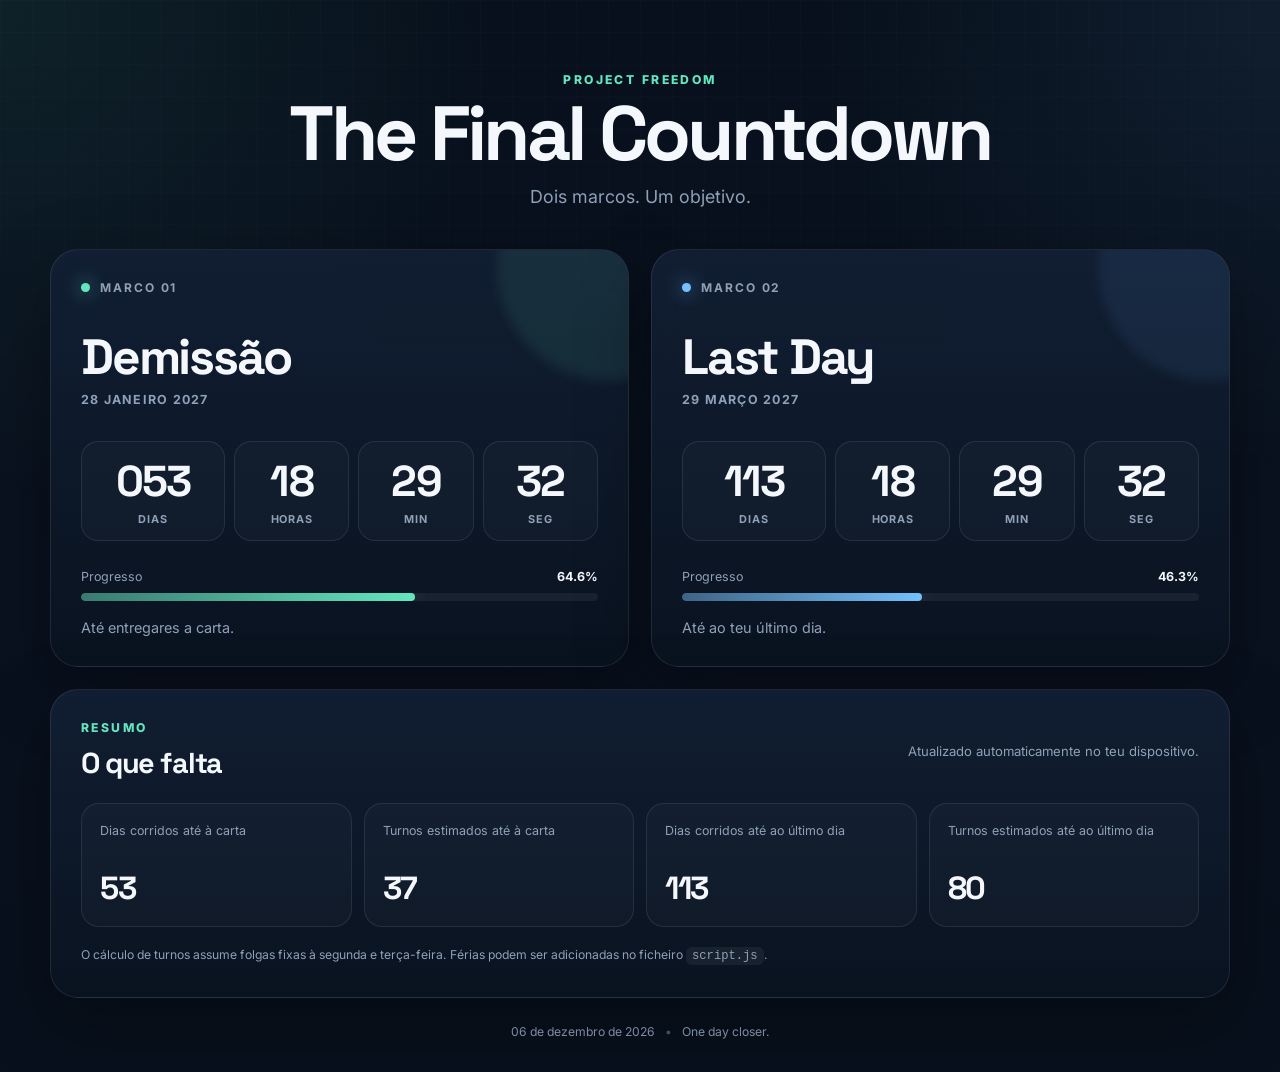
==== index.html @ 0e40c0ed "Add files via upload" ====
<!DOCTYPE html>
<html lang="pt-PT">
<head>
  <meta charset="UTF-8" />
  <meta name="viewport" content="width=device-width, initial-scale=1.0" />
  <meta name="theme-color" content="#0b1020" />
  <title>The Final Countdown</title>
  <meta
    name="description"
    content="Contagem decrescente para a entrega da carta de demissão e último dia de trabalho."
  />
  <link rel="stylesheet" href="style.css" />
</head>
<body>
  <main class="page-shell">
    <header class="hero">
      <p class="eyebrow">PROJECT FREEDOM</p>
      <h1>The Final Countdown</h1>
      <p class="subtitle">
        Dois marcos. Um objetivo.
      </p>
    </header>

    <section class="countdown-grid" aria-label="Contagens decrescentes">
      <article class="countdown-card countdown-card--primary">
        <div class="card-topline">
          <span class="status-dot"></span>
          <span class="card-label">MARCO 01</span>
        </div>

        <h2>Demissão</h2>
        <p class="target-date">28 janeiro 2027</p>

        <div class="countdown" id="resignation-countdown" aria-live="polite">
          <div class="time-box">
            <span class="time-value" data-unit="days">000</span>
            <span class="time-label">dias</span>
          </div>
          <div class="time-box">
            <span class="time-value" data-unit="hours">00</span>
            <span class="time-label">horas</span>
          </div>
          <div class="time-box">
            <span class="time-value" data-unit="minutes">00</span>
            <span class="time-label">min</span>
          </div>
          <div class="time-box">
            <span class="time-value" data-unit="seconds">00</span>
            <span class="time-label">seg</span>
          </div>
        </div>

        <div class="progress-wrap">
          <div class="progress-meta">
            <span>Progresso</span>
            <strong id="resignation-progress-text">0%</strong>
          </div>
          <div class="progress-track">
            <div class="progress-bar" id="resignation-progress"></div>
          </div>
        </div>

        <p class="milestone-message" id="resignation-message">
          Até entregares a carta.
        </p>
      </article>

      <article class="countdown-card">
        <div class="card-topline">
          <span class="status-dot status-dot--alt"></span>
          <span class="card-label">MARCO 02</span>
        </div>

        <h2>Last Day</h2>
        <p class="target-date">29 março 2027</p>

        <div class="countdown" id="lastday-countdown" aria-live="polite">
          <div class="time-box">
            <span class="time-value" data-unit="days">000</span>
            <span class="time-label">dias</span>
          </div>
          <div class="time-box">
            <span class="time-value" data-unit="hours">00</span>
            <span class="time-label">horas</span>
          </div>
          <div class="time-box">
            <span class="time-value" data-unit="minutes">00</span>
            <span class="time-label">min</span>
          </div>
          <div class="time-box">
            <span class="time-value" data-unit="seconds">00</span>
            <span class="time-label">seg</span>
          </div>
        </div>

        <div class="progress-wrap">
          <div class="progress-meta">
            <span>Progresso</span>
            <strong id="lastday-progress-text">0%</strong>
          </div>
          <div class="progress-track">
            <div class="progress-bar progress-bar--alt" id="lastday-progress"></div>
          </div>
        </div>

        <p class="milestone-message" id="lastday-message">
          Até ao teu último dia.
        </p>
      </article>
    </section>

    <section class="stats-panel">
      <div class="stats-heading">
        <div>
          <p class="eyebrow">RESUMO</p>
          <h2>O que falta</h2>
        </div>
        <p class="stats-note">Atualizado automaticamente no teu dispositivo.</p>
      </div>

      <div class="stats-grid">
        <article class="stat-card">
          <span class="stat-label">Dias corridos até à carta</span>
          <strong class="stat-value" id="calendar-days-resignation">—</strong>
        </article>

        <article class="stat-card">
          <span class="stat-label">Turnos estimados até à carta</span>
          <strong class="stat-value" id="work-days-resignation">—</strong>
        </article>

        <article class="stat-card">
          <span class="stat-label">Dias corridos até ao último dia</span>
          <strong class="stat-value" id="calendar-days-lastday">—</strong>
        </article>

        <article class="stat-card">
          <span class="stat-label">Turnos estimados até ao último dia</span>
          <strong class="stat-value" id="work-days-lastday">—</strong>
        </article>
      </div>

      <p class="work-note">
        O cálculo de turnos assume folgas fixas à segunda e terça-feira. Férias podem ser
        adicionadas no ficheiro <code>script.js</code>.
      </p>
    </section>

    <footer>
      <span id="today-label"></span>
      <span class="footer-separator">•</span>
      <span>One day closer.</span>
    </footer>
  </main>

  <script src="script.js"></script>
</body>
</html>
---- style.css ----
@import url('https://fonts.googleapis.com/css2?family=Inter:wght@400;500;600;700;800&family=Space+Grotesk:wght@500;600;700&display=swap');

:root {
  --bg: #07101c;
  --panel: rgba(14, 25, 43, 0.82);
  --panel-strong: #0f1b2e;
  --line: rgba(255,255,255,0.09);
  --text: #f4f7fb;
  --muted: #8fa1b8;
  --accent: #63e6be;
  --accent-2: #74c0fc;
  --success: #69db7c;
  --shadow: 0 24px 70px rgba(0,0,0,0.34);
}

* {
  box-sizing: border-box;
}

html {
  color-scheme: dark;
}

body {
  margin: 0;
  min-height: 100vh;
  font-family: Inter, system-ui, -apple-system, BlinkMacSystemFont, "Segoe UI", sans-serif;
  color: var(--text);
  background:
    radial-gradient(circle at top left, rgba(99,230,190,0.08), transparent 30%),
    radial-gradient(circle at top right, rgba(116,192,252,0.08), transparent 28%),
    linear-gradient(180deg, #07101c 0%, #0a1220 55%, #07101c 100%);
}

body::before {
  content: "";
  position: fixed;
  inset: 0;
  pointer-events: none;
  background-image:
    linear-gradient(rgba(255,255,255,0.018) 1px, transparent 1px),
    linear-gradient(90deg, rgba(255,255,255,0.018) 1px, transparent 1px);
  background-size: 32px 32px;
  mask-image: linear-gradient(to bottom, rgba(0,0,0,0.75), transparent 85%);
}

.page-shell {
  width: min(1180px, calc(100% - 32px));
  margin: 0 auto;
  padding: 72px 0 34px;
}

.hero {
  text-align: center;
  margin-bottom: 42px;
}

.eyebrow {
  margin: 0 0 10px;
  font-size: 0.76rem;
  letter-spacing: 0.2em;
  font-weight: 800;
  color: var(--accent);
}

.hero h1,
.stats-heading h2,
.countdown-card h2 {
  font-family: "Space Grotesk", Inter, sans-serif;
}

.hero h1 {
  margin: 0;
  font-size: clamp(2.4rem, 6vw, 5.4rem);
  line-height: 0.95;
  letter-spacing: -0.05em;
}

.subtitle {
  margin: 16px 0 0;
  color: var(--muted);
  font-size: clamp(1rem, 2vw, 1.12rem);
}

.countdown-grid {
  display: grid;
  grid-template-columns: repeat(2, minmax(0, 1fr));
  gap: 22px;
}

.countdown-card,
.stats-panel {
  position: relative;
  overflow: hidden;
  border: 1px solid var(--line);
  background: linear-gradient(180deg, rgba(18,31,52,0.94), rgba(10,19,32,0.92));
  box-shadow: var(--shadow);
  backdrop-filter: blur(16px);
}

.countdown-card {
  border-radius: 28px;
  padding: 30px;
}

.countdown-card::after {
  content: "";
  position: absolute;
  width: 220px;
  height: 220px;
  border-radius: 999px;
  right: -90px;
  top: -90px;
  background: rgba(116,192,252,0.08);
  filter: blur(6px);
  pointer-events: none;
}

.countdown-card--primary::after {
  background: rgba(99,230,190,0.09);
}

.card-topline,
.progress-meta,
.stats-heading,
footer {
  display: flex;
  align-items: center;
}

.card-topline {
  gap: 10px;
  color: var(--muted);
  font-size: 0.75rem;
  letter-spacing: 0.16em;
  font-weight: 700;
}

.status-dot {
  width: 9px;
  height: 9px;
  border-radius: 50%;
  background: var(--accent);
  box-shadow: 0 0 18px rgba(99,230,190,0.8);
}

.status-dot--alt {
  background: var(--accent-2);
  box-shadow: 0 0 18px rgba(116,192,252,0.8);
}

.countdown-card h2 {
  margin: 30px 0 4px;
  font-size: clamp(2rem, 4vw, 3.1rem);
  letter-spacing: -0.045em;
}

.target-date {
  margin: 0;
  color: var(--muted);
  text-transform: uppercase;
  letter-spacing: 0.1em;
  font-size: 0.78rem;
  font-weight: 700;
}

.countdown {
  display: grid;
  grid-template-columns: 1.25fr repeat(3, 1fr);
  gap: 9px;
  margin: 34px 0 28px;
}

.time-box {
  min-width: 0;
  padding: 18px 8px 14px;
  text-align: center;
  border: 1px solid var(--line);
  border-radius: 17px;
  background: rgba(255,255,255,0.025);
}

.time-value {
  display: block;
  font-family: "Space Grotesk", monospace;
  font-size: clamp(1.65rem, 4vw, 2.7rem);
  font-weight: 700;
  line-height: 1;
  letter-spacing: -0.04em;
}

.time-label {
  display: block;
  margin-top: 9px;
  color: var(--muted);
  font-size: 0.68rem;
  font-weight: 700;
  text-transform: uppercase;
  letter-spacing: 0.08em;
}

.progress-wrap {
  margin-top: 8px;
}

.progress-meta {
  justify-content: space-between;
  color: var(--muted);
  font-size: 0.78rem;
}

.progress-meta strong {
  color: var(--text);
}

.progress-track {
  height: 8px;
  margin-top: 9px;
  overflow: hidden;
  border-radius: 99px;
  background: rgba(255,255,255,0.06);
}

.progress-bar {
  width: 0%;
  height: 100%;
  border-radius: inherit;
  background: linear-gradient(90deg, rgba(99,230,190,0.45), var(--accent));
  box-shadow: 0 0 18px rgba(99,230,190,0.25);
  transition: width 0.8s ease;
}

.progress-bar--alt {
  background: linear-gradient(90deg, rgba(116,192,252,0.42), var(--accent-2));
  box-shadow: 0 0 18px rgba(116,192,252,0.22);
}

.milestone-message {
  margin: 18px 0 0;
  color: var(--muted);
  font-size: 0.9rem;
}

.stats-panel {
  margin-top: 22px;
  border-radius: 28px;
  padding: 30px;
}

.stats-heading {
  justify-content: space-between;
  gap: 20px;
  margin-bottom: 22px;
}

.stats-heading h2 {
  margin: 0;
  font-size: 1.8rem;
  letter-spacing: -0.04em;
}

.stats-note,
.work-note {
  color: var(--muted);
}

.stats-note {
  margin: 0;
  font-size: 0.82rem;
}

.stats-grid {
  display: grid;
  grid-template-columns: repeat(4, 1fr);
  gap: 12px;
}

.stat-card {
  min-height: 124px;
  padding: 18px;
  border-radius: 18px;
  border: 1px solid var(--line);
  background: rgba(255,255,255,0.025);
  display: flex;
  flex-direction: column;
  justify-content: space-between;
}

.stat-label {
  color: var(--muted);
  font-size: 0.78rem;
  line-height: 1.4;
}

.stat-value {
  font-family: "Space Grotesk", Inter, sans-serif;
  font-size: 2rem;
  letter-spacing: -0.04em;
}

.work-note {
  margin: 18px 0 0;
  font-size: 0.76rem;
  line-height: 1.6;
}

code {
  padding: 2px 6px;
  border-radius: 6px;
  background: rgba(255,255,255,0.06);
}

footer {
  justify-content: center;
  gap: 10px;
  padding: 26px 8px 0;
  color: var(--muted);
  font-size: 0.76rem;
}

.footer-separator {
  opacity: 0.45;
}

.finished .time-box {
  border-color: rgba(105,219,124,0.2);
}

.finished .time-value {
  color: var(--success);
}

@media (max-width: 860px) {
  .countdown-grid {
    grid-template-columns: 1fr;
  }

  .stats-grid {
    grid-template-columns: repeat(2, 1fr);
  }
}

@media (max-width: 520px) {
  .page-shell {
    width: min(100% - 20px, 1180px);
    padding-top: 42px;
  }

  .hero {
    margin-bottom: 28px;
  }

  .countdown-card,
  .stats-panel {
    border-radius: 22px;
    padding: 20px;
  }

  .countdown {
    gap: 6px;
  }

  .time-box {
    padding: 15px 4px 12px;
    border-radius: 13px;
  }

  .time-value {
    font-size: clamp(1.25rem, 8vw, 2.1rem);
  }

  .time-label {
    font-size: 0.58rem;
  }

  .stats-heading {
    align-items: flex-start;
    flex-direction: column;
  }

  .stats-grid {
    grid-template-columns: 1fr 1fr;
  }

  .stat-card {
    min-height: 112px;
  }
}
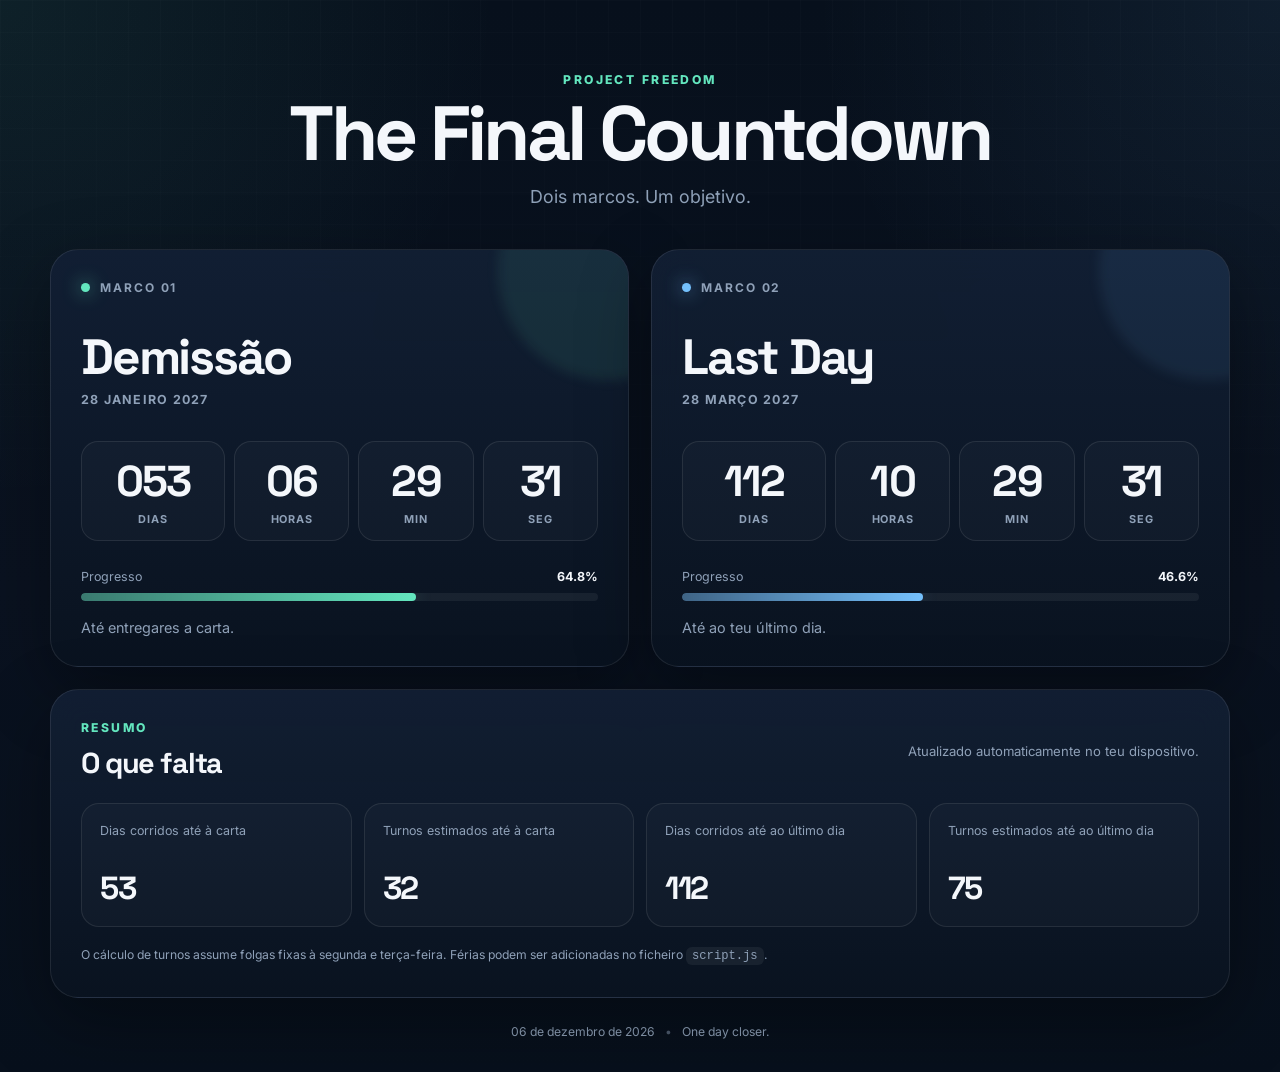
==== commit 518ee6b0: "Update index.html" ====
--- a/index.html
+++ b/index.html
@@ -72,7 +72,7 @@
         </div>
 
         <h2>Last Day</h2>
-        <p class="target-date">29 março 2027</p>
+        <p class="target-date">28 março 2027</p>
 
         <div class="countdown" id="lastday-countdown" aria-live="polite">
           <div class="time-box">
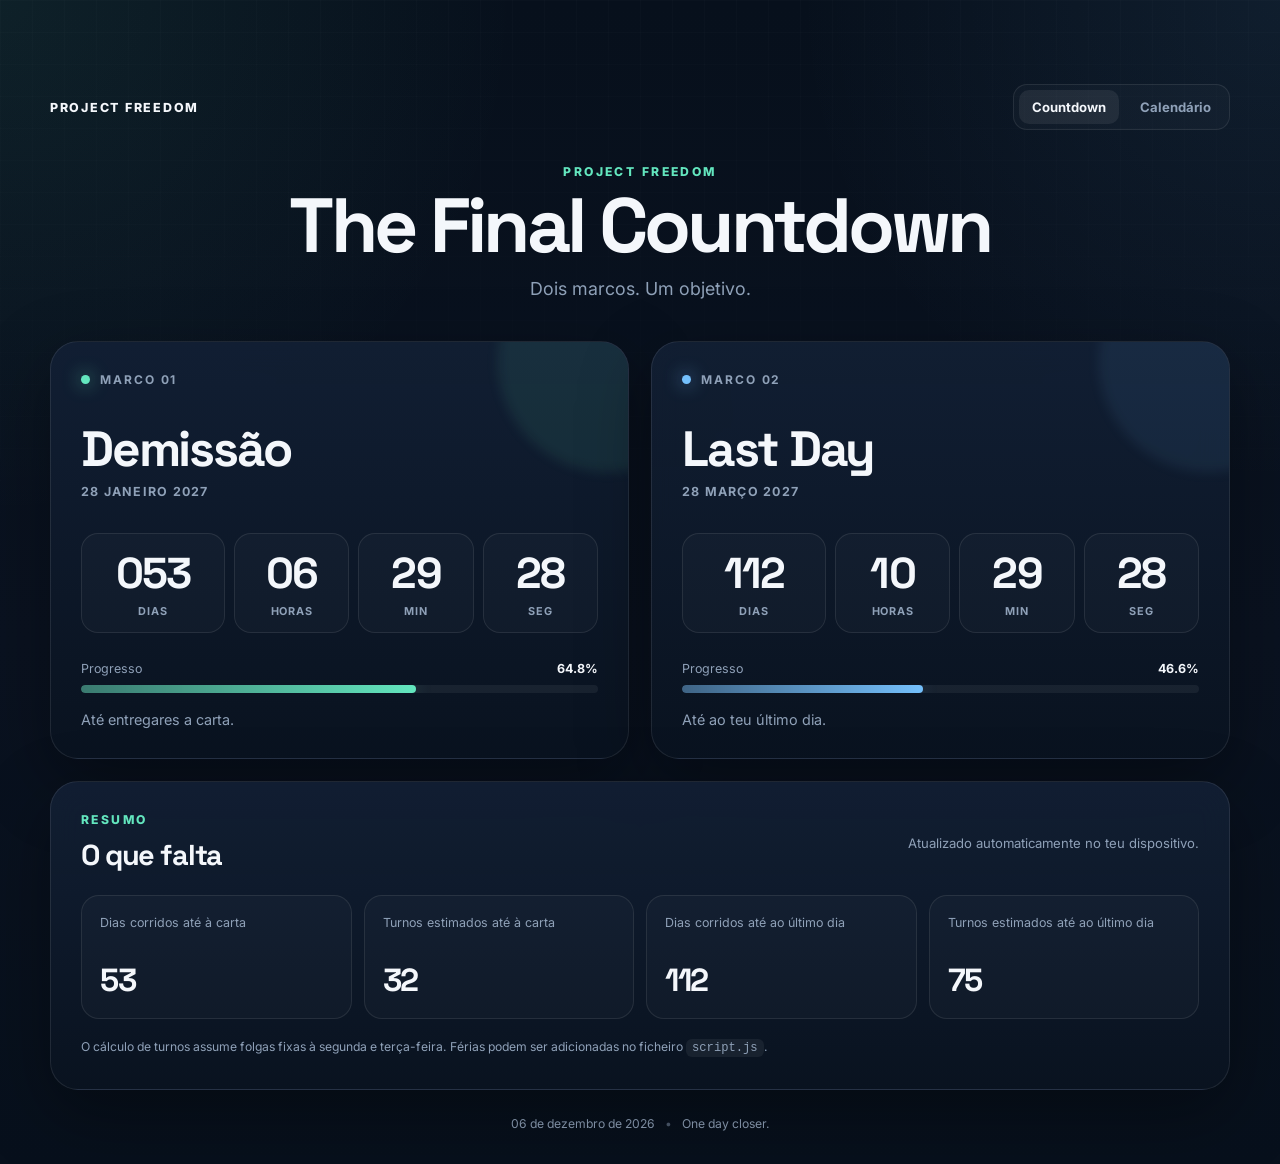
==== commit 42e513b2: "Update index.html" ====
--- a/index.html
+++ b/index.html
@@ -13,6 +13,14 @@
 </head>
 <body>
   <main class="page-shell">
+    <nav class="top-nav">
+  <a class="nav-brand" href="index.html">PROJECT FREEDOM</a>
+
+  <div class="nav-links">
+    <a class="nav-link active" href="index.html">Countdown</a>
+    <a class="nav-link" href="calendar.html">Calendário</a>
+  </div>
+</nav>
     <header class="hero">
       <p class="eyebrow">PROJECT FREEDOM</p>
       <h1>The Final Countdown</h1>
--- a/style.css
+++ b/style.css
@@ -386,3 +386,297 @@
     min-height: 112px;
   }
 }
+/* ============================================================
+   CALENDÁRIO + NAVEGAÇÃO
+   ============================================================ */
+
+/* Navegação superior */
+.top-nav {
+  display: flex;
+  justify-content: space-between;
+  align-items: center;
+  padding: 12px 0 34px;
+}
+
+.nav-brand {
+  color: var(--text);
+  text-decoration: none;
+  font-weight: 800;
+  letter-spacing: 0.14em;
+  font-size: 0.78rem;
+}
+
+.nav-links {
+  display: flex;
+  gap: 8px;
+  padding: 5px;
+  border: 1px solid var(--line);
+  border-radius: 14px;
+  background: rgba(255, 255, 255, 0.025);
+}
+
+.nav-link {
+  color: var(--muted);
+  text-decoration: none;
+  padding: 9px 13px;
+  border-radius: 10px;
+  font-size: 0.82rem;
+  font-weight: 700;
+}
+
+.nav-link.active,
+.nav-link:hover {
+  color: var(--text);
+  background: rgba(255, 255, 255, 0.07);
+}
+
+
+/* ============================================================
+   LEGENDA DO CALENDÁRIO
+   ============================================================ */
+
+.calendar-legend {
+  display: flex;
+  flex-wrap: wrap;
+  justify-content: center;
+  gap: 18px;
+  margin-bottom: 24px;
+  color: var(--muted);
+  font-size: 0.78rem;
+}
+
+.calendar-legend span {
+  display: flex;
+  align-items: center;
+  gap: 7px;
+}
+
+.legend-dot {
+  width: 9px;
+  height: 9px;
+  border-radius: 50%;
+  display: inline-block;
+}
+
+.legend-past {
+  background: #4b5563;
+}
+
+.legend-today {
+  background: var(--accent);
+}
+
+.legend-resignation {
+  background: var(--accent-2);
+}
+
+.legend-last {
+  background: #ff8787;
+}
+
+
+/* ============================================================
+   GRELHA DOS MESES
+   ============================================================ */
+
+.calendar-grid {
+  display: grid;
+  grid-template-columns: repeat(2, minmax(0, 1fr));
+  gap: 20px;
+}
+
+
+/* ============================================================
+   CARTÃO DE CADA MÊS
+   ============================================================ */
+
+.month-card {
+  border: 1px solid var(--line);
+
+  background: linear-gradient(
+    180deg,
+    rgba(18, 31, 52, 0.94),
+    rgba(10, 19, 32, 0.92)
+  );
+
+  box-shadow: var(--shadow);
+
+  border-radius: 24px;
+  padding: 22px;
+}
+
+.month-card h2 {
+  font-family: "Space Grotesk", Inter, sans-serif;
+  margin: 0 0 18px;
+}
+
+
+/* ============================================================
+   DIAS DA SEMANA
+   ============================================================ */
+
+.weekdays,
+.days-grid {
+  display: grid;
+  grid-template-columns: repeat(7, 1fr);
+  gap: 6px;
+}
+
+.weekdays {
+  margin-bottom: 8px;
+}
+
+.weekdays span {
+  text-align: center;
+  color: var(--muted);
+  font-size: 0.65rem;
+  font-weight: 700;
+}
+
+
+/* ============================================================
+   DIAS DO CALENDÁRIO
+   ============================================================ */
+
+.day-cell {
+  position: relative;
+
+  aspect-ratio: 1 / 1;
+
+  border: 1px solid rgba(255, 255, 255, 0.055);
+  border-radius: 10px;
+
+  background: rgba(255, 255, 255, 0.022);
+
+  display: flex;
+  align-items: center;
+  justify-content: center;
+}
+
+.day-cell--blank {
+  visibility: hidden;
+}
+
+.day-number {
+  font-size: 0.78rem;
+  z-index: 2;
+}
+
+
+/* ============================================================
+   DIAS QUE JÁ PASSARAM
+   ============================================================ */
+
+.day-cell--past {
+  color: #64748b;
+  background: rgba(255, 255, 255, 0.012);
+}
+
+.day-cross {
+  position: absolute;
+  inset: 0;
+
+  display: flex;
+  align-items: center;
+  justify-content: center;
+
+  font-size: 2.15rem;
+
+  color: rgba(255, 255, 255, 0.19);
+
+  transform: rotate(-8deg);
+}
+
+
+/* ============================================================
+   DIA ATUAL
+   ============================================================ */
+
+.day-cell--today {
+  border-color: var(--accent);
+
+  box-shadow:
+    inset 0 0 0 1px var(--accent),
+    0 0 14px rgba(99, 230, 190, 0.12);
+}
+
+
+/* ============================================================
+   DIA DA DEMISSÃO
+   ============================================================ */
+
+.day-cell--resignation {
+  border-color: var(--accent-2);
+  background: rgba(116, 192, 252, 0.12);
+}
+
+
+/* ============================================================
+   ÚLTIMO DIA
+   ============================================================ */
+
+.day-cell--last {
+  border-color: #ff8787;
+  background: rgba(255, 135, 135, 0.11);
+}
+
+
+/* ============================================================
+   PEQUENAS ETIQUETAS "CARTA" E "LAST"
+   ============================================================ */
+
+.day-cell small {
+  position: absolute;
+  bottom: 3px;
+
+  font-size: 0.42rem;
+  font-weight: 800;
+
+  letter-spacing: 0.05em;
+}
+
+.day-cell--resignation small {
+  color: var(--accent-2);
+}
+
+.day-cell--last small {
+  color: #ff8787;
+}
+
+
+/* ============================================================
+   RESPONSIVO
+   ============================================================ */
+
+@media (max-width: 860px) {
+
+  .calendar-grid {
+    grid-template-columns: 1fr;
+  }
+}
+
+
+@media (max-width: 520px) {
+
+  .top-nav {
+    align-items: flex-start;
+    gap: 14px;
+  }
+
+  .nav-brand {
+    margin-top: 10px;
+  }
+
+  .month-card {
+    padding: 18px;
+    border-radius: 20px;
+  }
+
+  .day-cell {
+    border-radius: 8px;
+  }
+
+  .day-cross {
+    font-size: 1.6rem;
+  }
+}
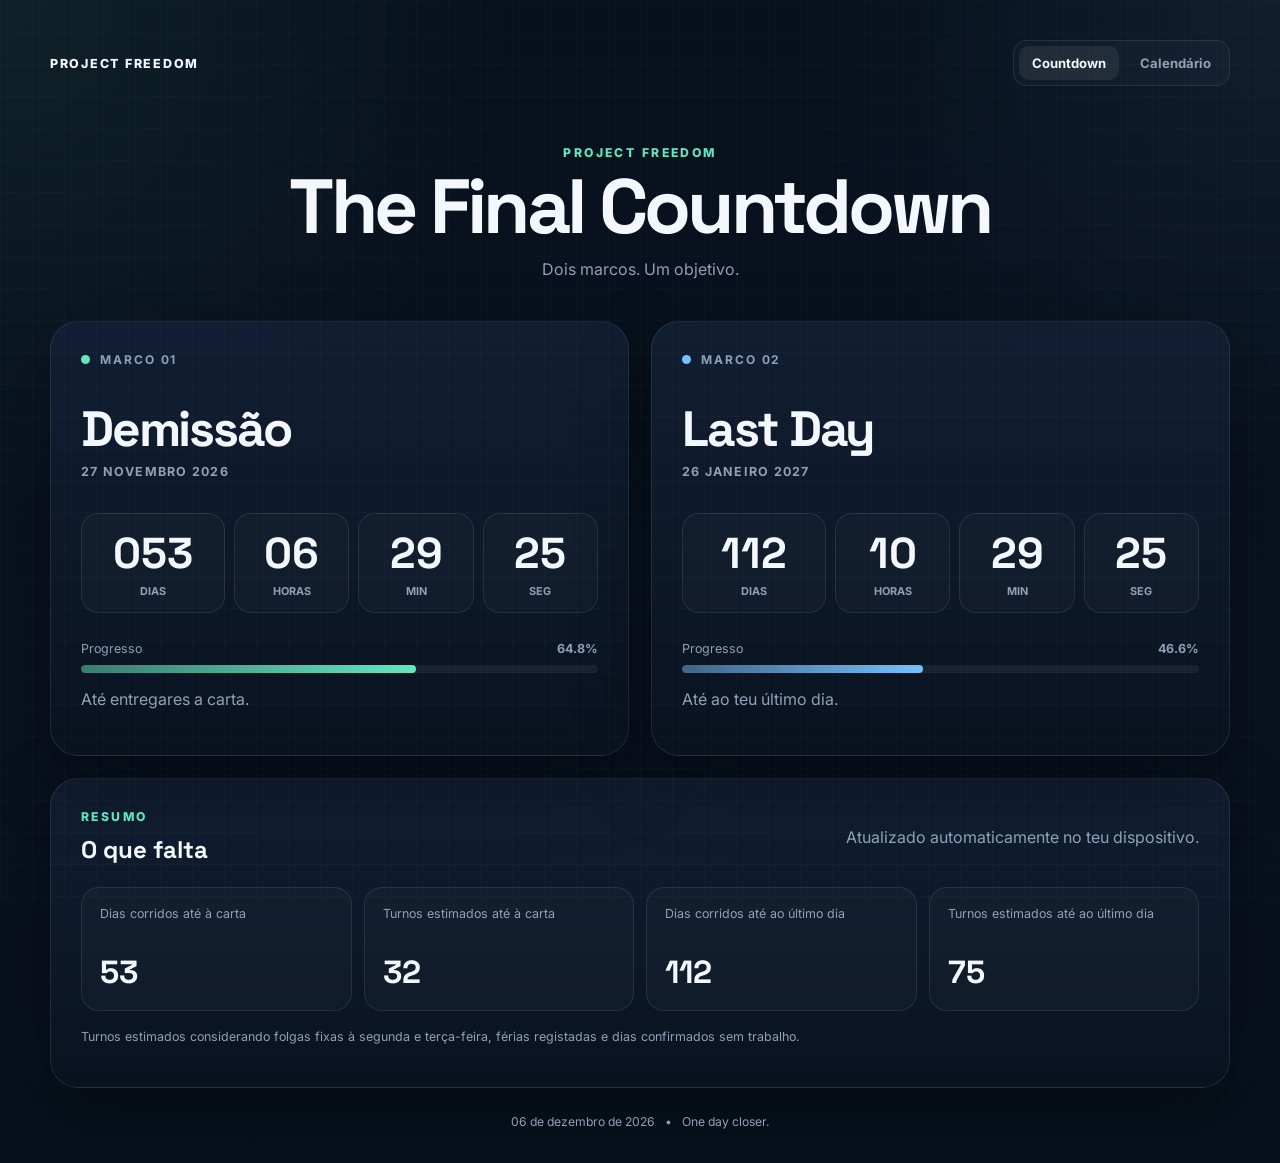
==== commit 9b43d110: "Update index.html" ====
--- a/index.html
+++ b/index.html
@@ -1,166 +1,533 @@
 <!DOCTYPE html>
 <html lang="pt-PT">
+
 <head>
+
   <meta charset="UTF-8" />
-  <meta name="viewport" content="width=device-width, initial-scale=1.0" />
-  <meta name="theme-color" content="#0b1020" />
-  <title>The Final Countdown</title>
+
+  <meta
+    name="viewport"
+    content="width=device-width, initial-scale=1.0"
+  />
+
+  <meta
+    name="theme-color"
+    content="#0b1020"
+  />
+
+  <title>
+    The Final Countdown
+  </title>
+
   <meta
     name="description"
-    content="Contagem decrescente para a entrega da carta de demissão e último dia de trabalho."
+    content="Contagem decrescente para a entrega da carta e último dia de trabalho."
   />
-  <link rel="stylesheet" href="style.css" />
+
+  <link
+    rel="stylesheet"
+    href="style.css"
+  />
+
 </head>
+
+
 <body>
+
   <main class="page-shell">
+
+
+    <!-- ======================================================
+         NAVEGAÇÃO
+         ====================================================== -->
+
     <nav class="top-nav">
-  <a class="nav-brand" href="index.html">PROJECT FREEDOM</a>
-
-  <div class="nav-links">
-    <a class="nav-link active" href="index.html">Countdown</a>
-    <a class="nav-link" href="calendar.html">Calendário</a>
-  </div>
-</nav>
+
+      <a
+        class="nav-brand"
+        href="index.html"
+      >
+        PROJECT FREEDOM
+      </a>
+
+
+      <div class="nav-links">
+
+        <a
+          class="nav-link active"
+          href="index.html"
+        >
+          Countdown
+        </a>
+
+
+        <a
+          class="nav-link"
+          href="calendar.html"
+        >
+          Calendário
+        </a>
+
+      </div>
+
+    </nav>
+
+
+    <!-- ======================================================
+         CABEÇALHO
+         ====================================================== -->
+
     <header class="hero">
-      <p class="eyebrow">PROJECT FREEDOM</p>
-      <h1>The Final Countdown</h1>
+
+      <p class="eyebrow">
+        PROJECT FREEDOM
+      </p>
+
+
+      <h1>
+        The Final Countdown
+      </h1>
+
+
       <p class="subtitle">
         Dois marcos. Um objetivo.
       </p>
+
     </header>
 
-    <section class="countdown-grid" aria-label="Contagens decrescentes">
-      <article class="countdown-card countdown-card--primary">
+
+    <!-- ======================================================
+         COUNTDOWNS
+         ====================================================== -->
+
+    <section
+      class="countdown-grid"
+      aria-label="Contagens decrescentes"
+    >
+
+
+      <!-- ====================================================
+           CARTA
+           ==================================================== -->
+
+      <article
+        class="countdown-card countdown-card--primary"
+      >
+
         <div class="card-topline">
+
           <span class="status-dot"></span>
-          <span class="card-label">MARCO 01</span>
-        </div>
-
-        <h2>Demissão</h2>
-        <p class="target-date">28 janeiro 2027</p>
-
-        <div class="countdown" id="resignation-countdown" aria-live="polite">
-          <div class="time-box">
-            <span class="time-value" data-unit="days">000</span>
-            <span class="time-label">dias</span>
-          </div>
-          <div class="time-box">
-            <span class="time-value" data-unit="hours">00</span>
-            <span class="time-label">horas</span>
-          </div>
-          <div class="time-box">
-            <span class="time-value" data-unit="minutes">00</span>
-            <span class="time-label">min</span>
-          </div>
-          <div class="time-box">
-            <span class="time-value" data-unit="seconds">00</span>
-            <span class="time-label">seg</span>
-          </div>
-        </div>
+
+          <span class="card-label">
+            MARCO 01
+          </span>
+
+        </div>
+
+
+        <h2>
+          Demissão
+        </h2>
+
+
+        <p class="target-date">
+          27 novembro 2026
+        </p>
+
+
+        <div
+          class="countdown"
+          id="resignation-countdown"
+          aria-live="polite"
+        >
+
+          <div class="time-box">
+
+            <span
+              class="time-value"
+              data-unit="days"
+            >
+              000
+            </span>
+
+            <span class="time-label">
+              dias
+            </span>
+
+          </div>
+
+
+          <div class="time-box">
+
+            <span
+              class="time-value"
+              data-unit="hours"
+            >
+              00
+            </span>
+
+            <span class="time-label">
+              horas
+            </span>
+
+          </div>
+
+
+          <div class="time-box">
+
+            <span
+              class="time-value"
+              data-unit="minutes"
+            >
+              00
+            </span>
+
+            <span class="time-label">
+              min
+            </span>
+
+          </div>
+
+
+          <div class="time-box">
+
+            <span
+              class="time-value"
+              data-unit="seconds"
+            >
+              00
+            </span>
+
+            <span class="time-label">
+              seg
+            </span>
+
+          </div>
+
+        </div>
+
 
         <div class="progress-wrap">
+
           <div class="progress-meta">
-            <span>Progresso</span>
-            <strong id="resignation-progress-text">0%</strong>
-          </div>
+
+            <span>
+              Progresso
+            </span>
+
+
+            <strong
+              id="resignation-progress-text"
+            >
+              0%
+            </strong>
+
+          </div>
+
+
           <div class="progress-track">
-            <div class="progress-bar" id="resignation-progress"></div>
-          </div>
-        </div>
-
-        <p class="milestone-message" id="resignation-message">
+
+            <div
+              class="progress-bar"
+              id="resignation-progress"
+            ></div>
+
+          </div>
+
+        </div>
+
+
+        <p
+          class="milestone-message"
+          id="resignation-message"
+        >
           Até entregares a carta.
         </p>
+
       </article>
 
+
+      <!-- ====================================================
+           LAST DAY
+           ==================================================== -->
+
       <article class="countdown-card">
+
         <div class="card-topline">
-          <span class="status-dot status-dot--alt"></span>
-          <span class="card-label">MARCO 02</span>
-        </div>
-
-        <h2>Last Day</h2>
-        <p class="target-date">28 março 2027</p>
-
-        <div class="countdown" id="lastday-countdown" aria-live="polite">
-          <div class="time-box">
-            <span class="time-value" data-unit="days">000</span>
-            <span class="time-label">dias</span>
-          </div>
-          <div class="time-box">
-            <span class="time-value" data-unit="hours">00</span>
-            <span class="time-label">horas</span>
-          </div>
-          <div class="time-box">
-            <span class="time-value" data-unit="minutes">00</span>
-            <span class="time-label">min</span>
-          </div>
-          <div class="time-box">
-            <span class="time-value" data-unit="seconds">00</span>
-            <span class="time-label">seg</span>
-          </div>
-        </div>
+
+          <span
+            class="status-dot status-dot--alt"
+          ></span>
+
+          <span class="card-label">
+            MARCO 02
+          </span>
+
+        </div>
+
+
+        <h2>
+          Last Day
+        </h2>
+
+
+        <p class="target-date">
+          26 janeiro 2027
+        </p>
+
+
+        <div
+          class="countdown"
+          id="lastday-countdown"
+          aria-live="polite"
+        >
+
+          <div class="time-box">
+
+            <span
+              class="time-value"
+              data-unit="days"
+            >
+              000
+            </span>
+
+            <span class="time-label">
+              dias
+            </span>
+
+          </div>
+
+
+          <div class="time-box">
+
+            <span
+              class="time-value"
+              data-unit="hours"
+            >
+              00
+            </span>
+
+            <span class="time-label">
+              horas
+            </span>
+
+          </div>
+
+
+          <div class="time-box">
+
+            <span
+              class="time-value"
+              data-unit="minutes"
+            >
+              00
+            </span>
+
+            <span class="time-label">
+              min
+            </span>
+
+          </div>
+
+
+          <div class="time-box">
+
+            <span
+              class="time-value"
+              data-unit="seconds"
+            >
+              00
+            </span>
+
+            <span class="time-label">
+              seg
+            </span>
+
+          </div>
+
+        </div>
+
 
         <div class="progress-wrap">
+
           <div class="progress-meta">
-            <span>Progresso</span>
-            <strong id="lastday-progress-text">0%</strong>
-          </div>
+
+            <span>
+              Progresso
+            </span>
+
+
+            <strong
+              id="lastday-progress-text"
+            >
+              0%
+            </strong>
+
+          </div>
+
+
           <div class="progress-track">
-            <div class="progress-bar progress-bar--alt" id="lastday-progress"></div>
-          </div>
-        </div>
-
-        <p class="milestone-message" id="lastday-message">
+
+            <div
+              class="progress-bar progress-bar--alt"
+              id="lastday-progress"
+            ></div>
+
+          </div>
+
+        </div>
+
+
+        <p
+          class="milestone-message"
+          id="lastday-message"
+        >
           Até ao teu último dia.
         </p>
+
       </article>
+
     </section>
 
+
+    <!-- ======================================================
+         RESUMO
+         ====================================================== -->
+
     <section class="stats-panel">
+
       <div class="stats-heading">
+
         <div>
-          <p class="eyebrow">RESUMO</p>
-          <h2>O que falta</h2>
-        </div>
-        <p class="stats-note">Atualizado automaticamente no teu dispositivo.</p>
+
+          <p class="eyebrow">
+            RESUMO
+          </p>
+
+          <h2>
+            O que falta
+          </h2>
+
+        </div>
+
+
+        <p class="stats-note">
+          Atualizado automaticamente no teu dispositivo.
+        </p>
+
       </div>
 
+
       <div class="stats-grid">
+
+
         <article class="stat-card">
-          <span class="stat-label">Dias corridos até à carta</span>
-          <strong class="stat-value" id="calendar-days-resignation">—</strong>
+
+          <span class="stat-label">
+            Dias corridos até à carta
+          </span>
+
+          <strong
+            class="stat-value"
+            id="calendar-days-resignation"
+          >
+            —
+          </strong>
+
         </article>
 
+
         <article class="stat-card">
-          <span class="stat-label">Turnos estimados até à carta</span>
-          <strong class="stat-value" id="work-days-resignation">—</strong>
+
+          <span class="stat-label">
+            Turnos estimados até à carta
+          </span>
+
+          <strong
+            class="stat-value"
+            id="work-days-resignation"
+          >
+            —
+          </strong>
+
         </article>
 
+
         <article class="stat-card">
-          <span class="stat-label">Dias corridos até ao último dia</span>
-          <strong class="stat-value" id="calendar-days-lastday">—</strong>
+
+          <span class="stat-label">
+            Dias corridos até ao último dia
+          </span>
+
+          <strong
+            class="stat-value"
+            id="calendar-days-lastday"
+          >
+            —
+          </strong>
+
         </article>
 
+
         <article class="stat-card">
-          <span class="stat-label">Turnos estimados até ao último dia</span>
-          <strong class="stat-value" id="work-days-lastday">—</strong>
+
+          <span class="stat-label">
+            Turnos estimados até ao último dia
+          </span>
+
+          <strong
+            class="stat-value"
+            id="work-days-lastday"
+          >
+            —
+          </strong>
+
         </article>
+
+
       </div>
 
+
       <p class="work-note">
-        O cálculo de turnos assume folgas fixas à segunda e terça-feira. Férias podem ser
-        adicionadas no ficheiro <code>script.js</code>.
+
+        Turnos estimados considerando folgas fixas à
+        segunda e terça-feira, férias registadas e dias
+        confirmados sem trabalho.
+
       </p>
+
     </section>
 
+
+    <!-- ======================================================
+         FOOTER
+         ====================================================== -->
+
     <footer>
-      <span id="today-label"></span>
-      <span class="footer-separator">•</span>
-      <span>One day closer.</span>
+
+      <span
+        id="today-label"
+      ></span>
+
+
+      <span class="footer-separator">
+        •
+      </span>
+
+
+      <span>
+        One day closer.
+      </span>
+
     </footer>
+
+
   </main>
 
+
   <script src="script.js"></script>
+
+
 </body>
+
 </html>
--- a/style.css
+++ b/style.css
@@ -1,513 +1,962 @@
 @import url('https://fonts.googleapis.com/css2?family=Inter:wght@400;500;600;700;800&family=Space+Grotesk:wght@500;600;700&display=swap');
 
+
+/* ============================================================
+   VARIÁVEIS
+   ============================================================ */
+
 :root {
+
   --bg: #07101c;
-  --panel: rgba(14, 25, 43, 0.82);
-  --panel-strong: #0f1b2e;
-  --line: rgba(255,255,255,0.09);
-  --text: #f4f7fb;
-  --muted: #8fa1b8;
-  --accent: #63e6be;
-  --accent-2: #74c0fc;
-  --success: #69db7c;
-  --shadow: 0 24px 70px rgba(0,0,0,0.34);
-}
+
+  --panel:
+    rgba(14, 25, 43, 0.82);
+
+  --line:
+    rgba(255, 255, 255, 0.09);
+
+  --text:
+    #f4f7fb;
+
+  --muted:
+    #8fa1b8;
+
+  --accent:
+    #63e6be;
+
+  --accent-2:
+    #74c0fc;
+
+  --danger:
+    #ff8787;
+
+  --shadow:
+    0 24px 70px
+    rgba(0, 0, 0, 0.34);
+
+}
+
+
+/* ============================================================
+   BASE
+   ============================================================ */
 
 * {
   box-sizing: border-box;
 }
 
+
 html {
   color-scheme: dark;
 }
 
+
 body {
+
   margin: 0;
+
   min-height: 100vh;
-  font-family: Inter, system-ui, -apple-system, BlinkMacSystemFont, "Segoe UI", sans-serif;
-  color: var(--text);
-  background:
-    radial-gradient(circle at top left, rgba(99,230,190,0.08), transparent 30%),
-    radial-gradient(circle at top right, rgba(116,192,252,0.08), transparent 28%),
-    linear-gradient(180deg, #07101c 0%, #0a1220 55%, #07101c 100%);
-}
+
+  font-family:
+    Inter,
+    system-ui,
+    sans-serif;
+
+  color:
+    var(--text);
+
+  background:
+
+    radial-gradient(
+      circle at top left,
+      rgba(99, 230, 190, 0.08),
+      transparent 30%
+    ),
+
+    radial-gradient(
+      circle at top right,
+      rgba(116, 192, 252, 0.08),
+      transparent 28%
+    ),
+
+    linear-gradient(
+      180deg,
+      #07101c 0%,
+      #0a1220 55%,
+      #07101c 100%
+    );
+
+}
+
 
 body::before {
+
   content: "";
+
   position: fixed;
+
   inset: 0;
+
   pointer-events: none;
+
   background-image:
-    linear-gradient(rgba(255,255,255,0.018) 1px, transparent 1px),
-    linear-gradient(90deg, rgba(255,255,255,0.018) 1px, transparent 1px);
-  background-size: 32px 32px;
-  mask-image: linear-gradient(to bottom, rgba(0,0,0,0.75), transparent 85%);
-}
+
+    linear-gradient(
+      rgba(255,255,255,0.018) 1px,
+      transparent 1px
+    ),
+
+    linear-gradient(
+      90deg,
+      rgba(255,255,255,0.018) 1px,
+      transparent 1px
+    );
+
+  background-size:
+    32px 32px;
+
+}
+
 
 .page-shell {
-  width: min(1180px, calc(100% - 32px));
-  margin: 0 auto;
-  padding: 72px 0 34px;
-}
-
-.hero {
-  text-align: center;
-  margin-bottom: 42px;
-}
-
-.eyebrow {
-  margin: 0 0 10px;
-  font-size: 0.76rem;
-  letter-spacing: 0.2em;
-  font-weight: 800;
-  color: var(--accent);
-}
-
-.hero h1,
-.stats-heading h2,
-.countdown-card h2 {
-  font-family: "Space Grotesk", Inter, sans-serif;
-}
-
-.hero h1 {
-  margin: 0;
-  font-size: clamp(2.4rem, 6vw, 5.4rem);
-  line-height: 0.95;
-  letter-spacing: -0.05em;
-}
-
-.subtitle {
-  margin: 16px 0 0;
-  color: var(--muted);
-  font-size: clamp(1rem, 2vw, 1.12rem);
-}
-
-.countdown-grid {
-  display: grid;
-  grid-template-columns: repeat(2, minmax(0, 1fr));
-  gap: 22px;
-}
-
-.countdown-card,
-.stats-panel {
-  position: relative;
-  overflow: hidden;
-  border: 1px solid var(--line);
-  background: linear-gradient(180deg, rgba(18,31,52,0.94), rgba(10,19,32,0.92));
-  box-shadow: var(--shadow);
-  backdrop-filter: blur(16px);
-}
-
-.countdown-card {
-  border-radius: 28px;
-  padding: 30px;
-}
-
-.countdown-card::after {
-  content: "";
-  position: absolute;
-  width: 220px;
-  height: 220px;
-  border-radius: 999px;
-  right: -90px;
-  top: -90px;
-  background: rgba(116,192,252,0.08);
-  filter: blur(6px);
-  pointer-events: none;
-}
-
-.countdown-card--primary::after {
-  background: rgba(99,230,190,0.09);
-}
-
-.card-topline,
-.progress-meta,
-.stats-heading,
-footer {
-  display: flex;
-  align-items: center;
-}
-
-.card-topline {
-  gap: 10px;
-  color: var(--muted);
-  font-size: 0.75rem;
-  letter-spacing: 0.16em;
-  font-weight: 700;
-}
-
-.status-dot {
-  width: 9px;
-  height: 9px;
-  border-radius: 50%;
-  background: var(--accent);
-  box-shadow: 0 0 18px rgba(99,230,190,0.8);
-}
-
-.status-dot--alt {
-  background: var(--accent-2);
-  box-shadow: 0 0 18px rgba(116,192,252,0.8);
-}
-
-.countdown-card h2 {
-  margin: 30px 0 4px;
-  font-size: clamp(2rem, 4vw, 3.1rem);
-  letter-spacing: -0.045em;
-}
-
-.target-date {
-  margin: 0;
-  color: var(--muted);
-  text-transform: uppercase;
-  letter-spacing: 0.1em;
-  font-size: 0.78rem;
-  font-weight: 700;
-}
-
-.countdown {
-  display: grid;
-  grid-template-columns: 1.25fr repeat(3, 1fr);
-  gap: 9px;
-  margin: 34px 0 28px;
-}
-
-.time-box {
-  min-width: 0;
-  padding: 18px 8px 14px;
-  text-align: center;
-  border: 1px solid var(--line);
-  border-radius: 17px;
-  background: rgba(255,255,255,0.025);
-}
-
-.time-value {
-  display: block;
-  font-family: "Space Grotesk", monospace;
-  font-size: clamp(1.65rem, 4vw, 2.7rem);
-  font-weight: 700;
-  line-height: 1;
-  letter-spacing: -0.04em;
-}
-
-.time-label {
-  display: block;
-  margin-top: 9px;
-  color: var(--muted);
-  font-size: 0.68rem;
-  font-weight: 700;
-  text-transform: uppercase;
-  letter-spacing: 0.08em;
-}
-
-.progress-wrap {
-  margin-top: 8px;
-}
-
-.progress-meta {
-  justify-content: space-between;
-  color: var(--muted);
-  font-size: 0.78rem;
-}
-
-.progress-meta strong {
-  color: var(--text);
-}
-
-.progress-track {
-  height: 8px;
-  margin-top: 9px;
-  overflow: hidden;
-  border-radius: 99px;
-  background: rgba(255,255,255,0.06);
-}
-
-.progress-bar {
-  width: 0%;
-  height: 100%;
-  border-radius: inherit;
-  background: linear-gradient(90deg, rgba(99,230,190,0.45), var(--accent));
-  box-shadow: 0 0 18px rgba(99,230,190,0.25);
-  transition: width 0.8s ease;
-}
-
-.progress-bar--alt {
-  background: linear-gradient(90deg, rgba(116,192,252,0.42), var(--accent-2));
-  box-shadow: 0 0 18px rgba(116,192,252,0.22);
-}
-
-.milestone-message {
-  margin: 18px 0 0;
-  color: var(--muted);
-  font-size: 0.9rem;
-}
-
-.stats-panel {
-  margin-top: 22px;
-  border-radius: 28px;
-  padding: 30px;
-}
-
-.stats-heading {
-  justify-content: space-between;
-  gap: 20px;
-  margin-bottom: 22px;
-}
-
-.stats-heading h2 {
-  margin: 0;
-  font-size: 1.8rem;
-  letter-spacing: -0.04em;
-}
-
-.stats-note,
-.work-note {
-  color: var(--muted);
-}
-
-.stats-note {
-  margin: 0;
-  font-size: 0.82rem;
-}
-
-.stats-grid {
-  display: grid;
-  grid-template-columns: repeat(4, 1fr);
-  gap: 12px;
-}
-
-.stat-card {
-  min-height: 124px;
-  padding: 18px;
-  border-radius: 18px;
-  border: 1px solid var(--line);
-  background: rgba(255,255,255,0.025);
-  display: flex;
-  flex-direction: column;
-  justify-content: space-between;
-}
-
-.stat-label {
-  color: var(--muted);
-  font-size: 0.78rem;
-  line-height: 1.4;
-}
-
-.stat-value {
-  font-family: "Space Grotesk", Inter, sans-serif;
-  font-size: 2rem;
-  letter-spacing: -0.04em;
-}
-
-.work-note {
-  margin: 18px 0 0;
-  font-size: 0.76rem;
-  line-height: 1.6;
-}
-
-code {
-  padding: 2px 6px;
-  border-radius: 6px;
-  background: rgba(255,255,255,0.06);
-}
-
-footer {
-  justify-content: center;
-  gap: 10px;
-  padding: 26px 8px 0;
-  color: var(--muted);
-  font-size: 0.76rem;
-}
-
-.footer-separator {
-  opacity: 0.45;
-}
-
-.finished .time-box {
-  border-color: rgba(105,219,124,0.2);
-}
-
-.finished .time-value {
-  color: var(--success);
-}
-
-@media (max-width: 860px) {
-  .countdown-grid {
-    grid-template-columns: 1fr;
-  }
-
-  .stats-grid {
-    grid-template-columns: repeat(2, 1fr);
-  }
-}
-
-@media (max-width: 520px) {
-  .page-shell {
-    width: min(100% - 20px, 1180px);
-    padding-top: 42px;
-  }
-
-  .hero {
-    margin-bottom: 28px;
-  }
-
-  .countdown-card,
-  .stats-panel {
-    border-radius: 22px;
-    padding: 20px;
-  }
-
-  .countdown {
-    gap: 6px;
-  }
-
-  .time-box {
-    padding: 15px 4px 12px;
-    border-radius: 13px;
-  }
-
-  .time-value {
-    font-size: clamp(1.25rem, 8vw, 2.1rem);
-  }
-
-  .time-label {
-    font-size: 0.58rem;
-  }
-
-  .stats-heading {
-    align-items: flex-start;
-    flex-direction: column;
-  }
-
-  .stats-grid {
-    grid-template-columns: 1fr 1fr;
-  }
-
-  .stat-card {
-    min-height: 112px;
-  }
-}
-/* ============================================================
-   CALENDÁRIO + NAVEGAÇÃO
-   ============================================================ */
-
-/* Navegação superior */
+
+  width:
+    min(
+      1180px,
+      calc(100% - 32px)
+    );
+
+  margin:
+    auto;
+
+  padding:
+    28px 0 34px;
+
+}
+
+
+/* ============================================================
+   NAVEGAÇÃO
+   ============================================================ */
+
 .top-nav {
-  display: flex;
-  justify-content: space-between;
-  align-items: center;
-  padding: 12px 0 34px;
-}
+
+  display:
+    flex;
+
+  justify-content:
+    space-between;
+
+  align-items:
+    center;
+
+  padding:
+    12px 0 34px;
+
+}
+
 
 .nav-brand {
-  color: var(--text);
-  text-decoration: none;
-  font-weight: 800;
-  letter-spacing: 0.14em;
-  font-size: 0.78rem;
-}
+
+  color:
+    var(--text);
+
+  text-decoration:
+    none;
+
+  font-weight:
+    800;
+
+  letter-spacing:
+    0.14em;
+
+  font-size:
+    0.78rem;
+
+}
+
 
 .nav-links {
-  display: flex;
-  gap: 8px;
-  padding: 5px;
-  border: 1px solid var(--line);
-  border-radius: 14px;
-  background: rgba(255, 255, 255, 0.025);
-}
+
+  display:
+    flex;
+
+  gap:
+    8px;
+
+  padding:
+    5px;
+
+  border:
+    1px solid
+    var(--line);
+
+  border-radius:
+    14px;
+
+  background:
+    rgba(
+      255,
+      255,
+      255,
+      0.025
+    );
+
+}
+
 
 .nav-link {
-  color: var(--muted);
-  text-decoration: none;
-  padding: 9px 13px;
-  border-radius: 10px;
-  font-size: 0.82rem;
-  font-weight: 700;
-}
+
+  color:
+    var(--muted);
+
+  text-decoration:
+    none;
+
+  padding:
+    9px 13px;
+
+  border-radius:
+    10px;
+
+  font-size:
+    0.82rem;
+
+  font-weight:
+    700;
+
+}
+
 
 .nav-link.active,
 .nav-link:hover {
-  color: var(--text);
-  background: rgba(255, 255, 255, 0.07);
-}
-
-
-/* ============================================================
-   LEGENDA DO CALENDÁRIO
+
+  color:
+    var(--text);
+
+  background:
+    rgba(
+      255,
+      255,
+      255,
+      0.07
+    );
+
+}
+
+
+/* ============================================================
+   HERO
+   ============================================================ */
+
+.hero {
+
+  text-align:
+    center;
+
+  margin:
+    25px 0 42px;
+
+}
+
+
+.eyebrow {
+
+  margin:
+    0 0 10px;
+
+  font-size:
+    0.76rem;
+
+  letter-spacing:
+    0.2em;
+
+  font-weight:
+    800;
+
+  color:
+    var(--accent);
+
+}
+
+
+.hero h1,
+.countdown-card h2,
+.stats-heading h2,
+.month-card h2 {
+
+  font-family:
+    "Space Grotesk",
+    Inter,
+    sans-serif;
+
+}
+
+
+.hero h1 {
+
+  margin:
+    0;
+
+  font-size:
+    clamp(
+      2.4rem,
+      6vw,
+      5.4rem
+    );
+
+  line-height:
+    0.95;
+
+  letter-spacing:
+    -0.05em;
+
+}
+
+
+.subtitle {
+
+  margin:
+    16px 0 0;
+
+  color:
+    var(--muted);
+
+}
+
+
+/* ============================================================
+   COUNTDOWN
+   ============================================================ */
+
+.countdown-grid {
+
+  display:
+    grid;
+
+  grid-template-columns:
+    repeat(
+      2,
+      minmax(0, 1fr)
+    );
+
+  gap:
+    22px;
+
+}
+
+
+.countdown-card,
+.stats-panel,
+.month-card {
+
+  border:
+    1px solid
+    var(--line);
+
+  background:
+
+    linear-gradient(
+      180deg,
+      rgba(18, 31, 52, 0.94),
+      rgba(10, 19, 32, 0.92)
+    );
+
+  box-shadow:
+    var(--shadow);
+
+}
+
+
+.countdown-card {
+
+  border-radius:
+    28px;
+
+  padding:
+    30px;
+
+}
+
+
+.card-topline {
+
+  display:
+    flex;
+
+  align-items:
+    center;
+
+  gap:
+    10px;
+
+  color:
+    var(--muted);
+
+  font-size:
+    0.75rem;
+
+  letter-spacing:
+    0.16em;
+
+  font-weight:
+    700;
+
+}
+
+
+.status-dot {
+
+  width:
+    9px;
+
+  height:
+    9px;
+
+  border-radius:
+    50%;
+
+  background:
+    var(--accent);
+
+}
+
+
+.status-dot--alt {
+
+  background:
+    var(--accent-2);
+
+}
+
+
+.countdown-card h2 {
+
+  margin:
+    30px 0 4px;
+
+  font-size:
+    clamp(
+      2rem,
+      4vw,
+      3.1rem
+    );
+
+  letter-spacing:
+    -0.045em;
+
+}
+
+
+.target-date {
+
+  margin:
+    0;
+
+  color:
+    var(--muted);
+
+  text-transform:
+    uppercase;
+
+  letter-spacing:
+    0.1em;
+
+  font-size:
+    0.78rem;
+
+  font-weight:
+    700;
+
+}
+
+
+/* ============================================================
+   TEMPO
+   ============================================================ */
+
+.countdown {
+
+  display:
+    grid;
+
+  grid-template-columns:
+    1.25fr
+    repeat(3, 1fr);
+
+  gap:
+    9px;
+
+  margin:
+    34px 0 28px;
+
+}
+
+
+.time-box {
+
+  padding:
+    18px 8px 14px;
+
+  text-align:
+    center;
+
+  border:
+    1px solid
+    var(--line);
+
+  border-radius:
+    17px;
+
+  background:
+    rgba(
+      255,
+      255,
+      255,
+      0.025
+    );
+
+}
+
+
+.time-value {
+
+  display:
+    block;
+
+  font-family:
+    "Space Grotesk",
+    monospace;
+
+  font-size:
+    clamp(
+      1.65rem,
+      4vw,
+      2.7rem
+    );
+
+  font-weight:
+    700;
+
+  line-height:
+    1;
+
+}
+
+
+.time-label {
+
+  display:
+    block;
+
+  margin-top:
+    9px;
+
+  color:
+    var(--muted);
+
+  font-size:
+    0.68rem;
+
+  font-weight:
+    700;
+
+  text-transform:
+    uppercase;
+
+}
+
+
+/* ============================================================
+   BARRA DE PROGRESSO
+   ============================================================ */
+
+.progress-meta {
+
+  display:
+    flex;
+
+  justify-content:
+    space-between;
+
+  align-items:
+    center;
+
+  color:
+    var(--muted);
+
+  font-size:
+    0.78rem;
+
+}
+
+
+.progress-track {
+
+  height:
+    8px;
+
+  margin-top:
+    9px;
+
+  overflow:
+    hidden;
+
+  border-radius:
+    99px;
+
+  background:
+    rgba(
+      255,
+      255,
+      255,
+      0.06
+    );
+
+}
+
+
+.progress-bar {
+
+  width:
+    0;
+
+  height:
+    100%;
+
+  border-radius:
+    99px;
+
+  background:
+
+    linear-gradient(
+      90deg,
+      rgba(99, 230, 190, 0.45),
+      var(--accent)
+    );
+
+}
+
+
+.progress-bar--alt {
+
+  background:
+
+    linear-gradient(
+      90deg,
+      rgba(116, 192, 252, 0.42),
+      var(--accent-2)
+    );
+
+}
+
+
+.milestone-message {
+
+  color:
+    var(--muted);
+
+}
+
+
+/* ============================================================
+   RESUMO
+   ============================================================ */
+
+.stats-panel {
+
+  margin-top:
+    22px;
+
+  border-radius:
+    28px;
+
+  padding:
+    30px;
+
+}
+
+
+.stats-heading {
+
+  display:
+    flex;
+
+  justify-content:
+    space-between;
+
+  align-items:
+    center;
+
+  gap:
+    20px;
+
+}
+
+
+.stats-heading h2 {
+
+  margin:
+    0;
+
+}
+
+
+.stats-note {
+
+  color:
+    var(--muted);
+
+}
+
+
+.stats-grid {
+
+  display:
+    grid;
+
+  grid-template-columns:
+    repeat(4, 1fr);
+
+  gap:
+    12px;
+
+  margin-top:
+    22px;
+
+}
+
+
+.stat-card {
+
+  min-height:
+    124px;
+
+  padding:
+    18px;
+
+  border-radius:
+    18px;
+
+  border:
+    1px solid
+    var(--line);
+
+  background:
+    rgba(
+      255,
+      255,
+      255,
+      0.025
+    );
+
+  display:
+    flex;
+
+  flex-direction:
+    column;
+
+  justify-content:
+    space-between;
+
+}
+
+
+.stat-label {
+
+  color:
+    var(--muted);
+
+  font-size:
+    0.78rem;
+
+}
+
+
+.stat-value {
+
+  font-family:
+    "Space Grotesk",
+    sans-serif;
+
+  font-size:
+    2rem;
+
+}
+
+
+.work-note {
+
+  color:
+    var(--muted);
+
+  font-size:
+    0.78rem;
+
+  margin-top:
+    18px;
+
+}
+
+
+/* ============================================================
+   CALENDÁRIO — HERO
+   ============================================================ */
+
+.calendar-hero {
+
+  margin-bottom:
+    25px;
+
+}
+
+
+/* ============================================================
+   LEGENDA
    ============================================================ */
 
 .calendar-legend {
-  display: flex;
-  flex-wrap: wrap;
-  justify-content: center;
-  gap: 18px;
-  margin-bottom: 24px;
-  color: var(--muted);
-  font-size: 0.78rem;
-}
+
+  display:
+    flex;
+
+  flex-wrap:
+    wrap;
+
+  justify-content:
+    center;
+
+  gap:
+    18px;
+
+  margin-bottom:
+    24px;
+
+  color:
+    var(--muted);
+
+  font-size:
+    0.78rem;
+
+}
+
 
 .calendar-legend span {
-  display: flex;
-  align-items: center;
-  gap: 7px;
-}
+
+  display:
+    flex;
+
+  align-items:
+    center;
+
+  gap:
+    7px;
+
+}
+
 
 .legend-dot {
-  width: 9px;
-  height: 9px;
-  border-radius: 50%;
-  display: inline-block;
-}
+
+  width:
+    9px;
+
+  height:
+    9px;
+
+  border-radius:
+    50%;
+
+  display:
+    inline-block;
+
+}
+
 
 .legend-past {
   background: #4b5563;
 }
 
+
 .legend-today {
   background: var(--accent);
 }
 
+
+.legend-dayoff {
+  background: #94a3b8;
+}
+
+
+.legend-vacation {
+  background: #ffd43b;
+}
+
+
 .legend-resignation {
   background: var(--accent-2);
 }
 
+
 .legend-last {
   background: #ff8787;
 }
 
 
+.legend-holiday-symbol {
+
+  color:
+    #ff8787;
+
+  font-weight:
+    800;
+
+}
+
+
 /* ============================================================
    GRELHA DOS MESES
    ============================================================ */
 
 .calendar-grid {
-  display: grid;
-  grid-template-columns: repeat(2, minmax(0, 1fr));
-  gap: 20px;
-}
-
-
-/* ============================================================
-   CARTÃO DE CADA MÊS
+
+  display:
+    grid;
+
+  grid-template-columns:
+    repeat(
+      2,
+      minmax(0, 1fr)
+    );
+
+  gap:
+    20px;
+
+}
+
+
+/* ============================================================
+   CARTÕES DOS MESES
    ============================================================ */
 
 .month-card {
-  border: 1px solid var(--line);
-
-  background: linear-gradient(
-    180deg,
-    rgba(18, 31, 52, 0.94),
-    rgba(10, 19, 32, 0.92)
-  );
-
-  box-shadow: var(--shadow);
-
-  border-radius: 24px;
-  padding: 22px;
-}
+
+  border-radius:
+    24px;
+
+  padding:
+    22px;
+
+}
+
 
 .month-card h2 {
-  font-family: "Space Grotesk", Inter, sans-serif;
-  margin: 0 0 18px;
+
+  margin:
+    0 0 18px;
+
+  letter-spacing:
+    -0.03em;
+
 }
 
 
@@ -517,166 +966,587 @@
 
 .weekdays,
 .days-grid {
-  display: grid;
-  grid-template-columns: repeat(7, 1fr);
-  gap: 6px;
-}
+
+  display:
+    grid;
+
+  grid-template-columns:
+    repeat(7, 1fr);
+
+  gap:
+    6px;
+
+}
+
 
 .weekdays {
-  margin-bottom: 8px;
-}
+
+  margin-bottom:
+    8px;
+
+}
+
 
 .weekdays span {
-  text-align: center;
-  color: var(--muted);
-  font-size: 0.65rem;
-  font-weight: 700;
-}
-
-
-/* ============================================================
-   DIAS DO CALENDÁRIO
+
+  text-align:
+    center;
+
+  color:
+    var(--muted);
+
+  font-size:
+    0.65rem;
+
+  font-weight:
+    700;
+
+  text-transform:
+    uppercase;
+
+}
+
+
+/* ============================================================
+   CÉLULAS DO CALENDÁRIO
    ============================================================ */
 
 .day-cell {
-  position: relative;
-
-  aspect-ratio: 1 / 1;
-
-  border: 1px solid rgba(255, 255, 255, 0.055);
-  border-radius: 10px;
-
-  background: rgba(255, 255, 255, 0.022);
-
-  display: flex;
-  align-items: center;
-  justify-content: center;
-}
+
+  position:
+    relative;
+
+  aspect-ratio:
+    1 / 1;
+
+  border:
+    1px solid
+    rgba(
+      255,
+      255,
+      255,
+      0.055
+    );
+
+  border-radius:
+    10px;
+
+  background:
+    rgba(
+      255,
+      255,
+      255,
+      0.022
+    );
+
+  display:
+    flex;
+
+  align-items:
+    center;
+
+  justify-content:
+    center;
+
+  min-width:
+    0;
+
+}
+
 
 .day-cell--blank {
-  visibility: hidden;
-}
+
+  visibility:
+    hidden;
+
+}
+
+
+/* ============================================================
+   NÚMERO / SÍMBOLO DO DIA
+   ============================================================ */
 
 .day-number {
-  font-size: 0.78rem;
-  z-index: 2;
-}
-
-
-/* ============================================================
-   DIAS QUE JÁ PASSARAM
+
+  position:
+    relative;
+
+  z-index:
+    3;
+
+  font-size:
+    0.78rem;
+
+  font-weight:
+    700;
+
+}
+
+
+.holiday-symbol {
+
+  color:
+    #ff8787 !important;
+
+  font-weight:
+    800;
+
+}
+
+
+/* ============================================================
+   NOME DO FERIADO
+   ============================================================ */
+
+.holiday-name {
+
+  position:
+    absolute;
+
+  top:
+    4px;
+
+  left:
+    3px;
+
+  right:
+    3px;
+
+  text-align:
+    center;
+
+  font-size:
+    0.42rem;
+
+  font-weight:
+    700;
+
+  color:
+    #ff8787;
+
+  line-height:
+    1.05;
+
+  white-space:
+    nowrap;
+
+  overflow:
+    hidden;
+
+  text-overflow:
+    ellipsis;
+
+  z-index:
+    3;
+
+}
+
+
+/* ============================================================
+   FOLGAS
+   ============================================================ */
+
+.day-cell--dayoff {
+
+  background:
+    rgba(
+      148,
+      163,
+      184,
+      0.08
+    );
+
+  border-color:
+    rgba(
+      148,
+      163,
+      184,
+      0.18
+    );
+
+}
+
+
+.day-cell--dayoff small {
+
+  color:
+    #94a3b8;
+
+}
+
+
+/* ============================================================
+   FÉRIAS
+   ============================================================ */
+
+.day-cell--vacation {
+
+  background:
+    rgba(
+      250,
+      176,
+      5,
+      0.10
+    );
+
+  border-color:
+    rgba(
+      250,
+      176,
+      5,
+      0.45
+    );
+
+}
+
+
+.day-cell--vacation small {
+
+  color:
+    #ffd43b;
+
+}
+
+
+/* ============================================================
+   HOJE
+   ============================================================ */
+
+.day-cell--today {
+
+  border-color:
+    var(--accent);
+
+  box-shadow:
+
+    inset
+    0 0 0 1px
+    var(--accent),
+
+    0 0 14px
+    rgba(
+      99,
+      230,
+      190,
+      0.12
+    );
+
+}
+
+
+/* ============================================================
+   CARTA
+   ============================================================ */
+
+.day-cell--resignation {
+
+  border-color:
+    var(--accent-2);
+
+  background:
+    rgba(
+      116,
+      192,
+      252,
+      0.12
+    );
+
+}
+
+
+.day-cell--resignation small {
+
+  color:
+    var(--accent-2);
+
+}
+
+
+/* ============================================================
+   LAST DAY
+   ============================================================ */
+
+.day-cell--last {
+
+  border-color:
+    #ff8787;
+
+  background:
+    rgba(
+      255,
+      135,
+      135,
+      0.11
+    );
+
+}
+
+
+.day-cell--last small {
+
+  color:
+    #ff8787;
+
+}
+
+
+/* ============================================================
+   ETIQUETAS
+   ============================================================ */
+
+.day-cell small {
+
+  position:
+    absolute;
+
+  bottom:
+    4px;
+
+  left:
+    2px;
+
+  right:
+    2px;
+
+  text-align:
+    center;
+
+  font-size:
+    0.38rem;
+
+  font-weight:
+    800;
+
+  letter-spacing:
+    0.05em;
+
+  line-height:
+    1;
+
+  z-index:
+    3;
+
+}
+
+
+/* ============================================================
+   DIAS PASSADOS
    ============================================================ */
 
 .day-cell--past {
-  color: #64748b;
-  background: rgba(255, 255, 255, 0.012);
-}
+
+  color:
+    #64748b;
+
+  background:
+    rgba(
+      255,
+      255,
+      255,
+      0.012
+    );
+
+}
+
 
 .day-cross {
-  position: absolute;
-  inset: 0;
-
-  display: flex;
-  align-items: center;
-  justify-content: center;
-
-  font-size: 2.15rem;
-
-  color: rgba(255, 255, 255, 0.19);
-
-  transform: rotate(-8deg);
-}
-
-
-/* ============================================================
-   DIA ATUAL
-   ============================================================ */
-
-.day-cell--today {
-  border-color: var(--accent);
-
-  box-shadow:
-    inset 0 0 0 1px var(--accent),
-    0 0 14px rgba(99, 230, 190, 0.12);
-}
-
-
-/* ============================================================
-   DIA DA DEMISSÃO
-   ============================================================ */
-
-.day-cell--resignation {
-  border-color: var(--accent-2);
-  background: rgba(116, 192, 252, 0.12);
-}
-
-
-/* ============================================================
-   ÚLTIMO DIA
-   ============================================================ */
-
-.day-cell--last {
-  border-color: #ff8787;
-  background: rgba(255, 135, 135, 0.11);
-}
-
-
-/* ============================================================
-   PEQUENAS ETIQUETAS "CARTA" E "LAST"
-   ============================================================ */
-
-.day-cell small {
-  position: absolute;
-  bottom: 3px;
-
-  font-size: 0.42rem;
-  font-weight: 800;
-
-  letter-spacing: 0.05em;
-}
-
-.day-cell--resignation small {
-  color: var(--accent-2);
-}
-
-.day-cell--last small {
-  color: #ff8787;
-}
-
-
-/* ============================================================
-   RESPONSIVO
+
+  position:
+    absolute;
+
+  inset:
+    0;
+
+  display:
+    flex;
+
+  align-items:
+    center;
+
+  justify-content:
+    center;
+
+  font-size:
+    2.15rem;
+
+  line-height:
+    1;
+
+  color:
+    rgba(
+      255,
+      255,
+      255,
+      0.19
+    );
+
+  font-weight:
+    300;
+
+  transform:
+    rotate(-8deg);
+
+  z-index:
+    4;
+
+  pointer-events:
+    none;
+
+}
+
+
+/* ============================================================
+   FOOTER
+   ============================================================ */
+
+footer {
+
+  display:
+    flex;
+
+  justify-content:
+    center;
+
+  align-items:
+    center;
+
+  gap:
+    10px;
+
+  padding:
+    26px 8px 0;
+
+  color:
+    var(--muted);
+
+  font-size:
+    0.76rem;
+
+}
+
+
+/* ============================================================
+   RESPONSIVE — TABLET
    ============================================================ */
 
 @media (max-width: 860px) {
 
+  .countdown-grid,
   .calendar-grid {
-    grid-template-columns: 1fr;
+
+    grid-template-columns:
+      1fr;
+
   }
-}
-
+
+
+  .stats-grid {
+
+    grid-template-columns:
+      repeat(2, 1fr);
+
+  }
+
+}
+
+
+/* ============================================================
+   RESPONSIVE — TELEMÓVEL
+   ============================================================ */
 
 @media (max-width: 520px) {
 
+  .page-shell {
+
+    width:
+      min(
+        calc(100% - 20px),
+        1180px
+      );
+
+  }
+
+
   .top-nav {
-    align-items: flex-start;
-    gap: 14px;
+
+    align-items:
+      flex-start;
+
+    gap:
+      14px;
+
   }
 
+
   .nav-brand {
-    margin-top: 10px;
+
+    margin-top:
+      10px;
+
   }
 
+
+  .countdown-card,
+  .stats-panel,
   .month-card {
-    padding: 18px;
-    border-radius: 20px;
+
+    padding:
+      18px;
+
+    border-radius:
+      20px;
+
   }
 
+
+  .countdown {
+
+    gap:
+      5px;
+
+  }
+
+
+  .time-box {
+
+    padding:
+      14px 3px 11px;
+
+  }
+
+
+  .stats-heading {
+
+    align-items:
+      flex-start;
+
+    flex-direction:
+      column;
+
+  }
+
+
   .day-cell {
-    border-radius: 8px;
+
+    border-radius:
+      8px;
+
   }
 
+
   .day-cross {
-    font-size: 1.6rem;
+
+    font-size:
+      1.6rem;
+
   }
-}
+
+
+  .holiday-name {
+
+    font-size:
+      0.36rem;
+
+  }
+
+}
